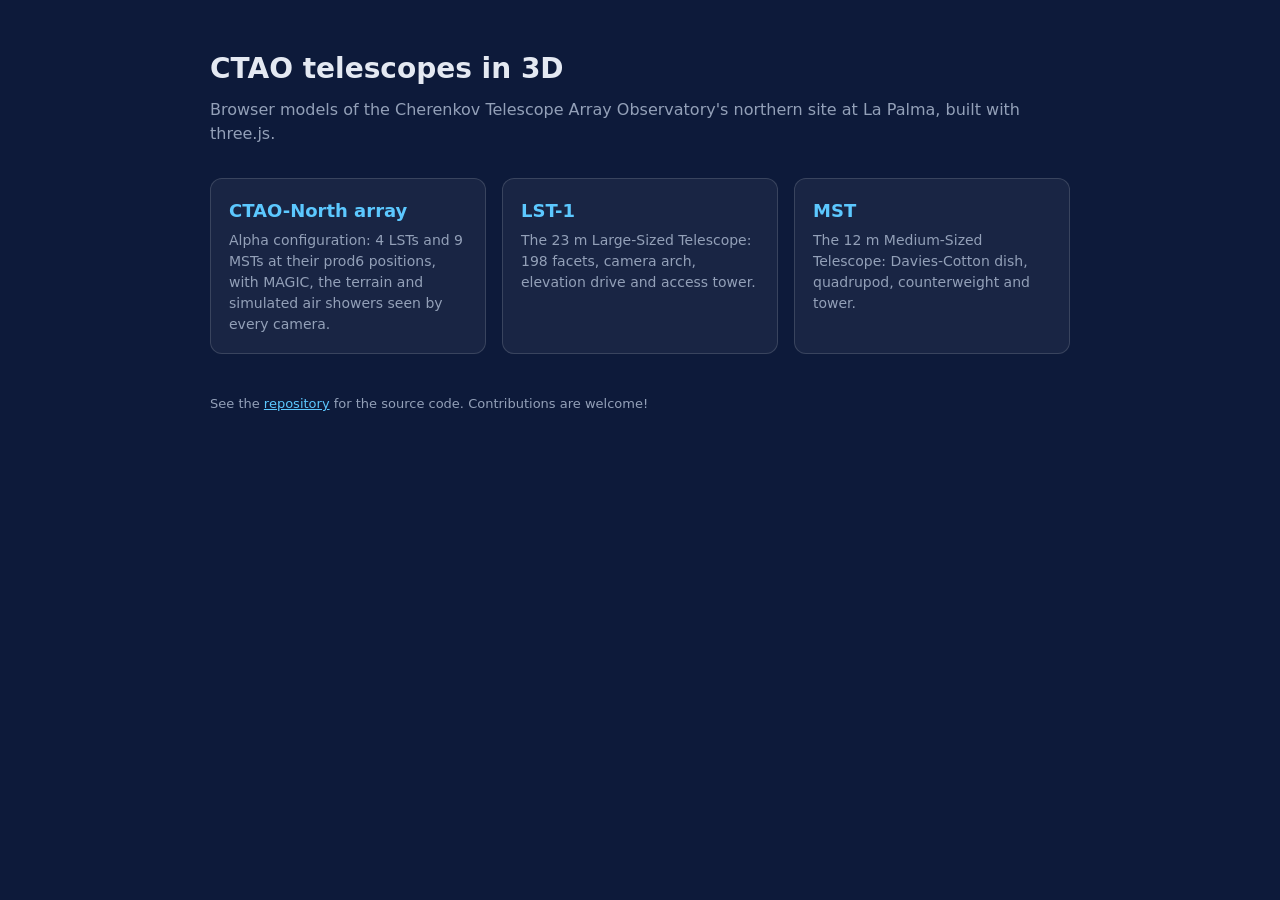
==== index.html @ 5693e4b2 "index message" ====
<!doctype html>
<html lang="en">

<head>
  <meta charset="utf-8">
  <meta name="viewport" content="width=device-width, initial-scale=1">
  <title>CTAO 3D Models</title>
  <meta name="description"
    content="Interactive 3D models of the CTAO-North array at La Palma (4 LSTs + 9 MSTs) and of the LST-1 and MST telescopes, with simulated air showers.">
  <meta property="og:type" content="website">
  <meta property="og:title" content="CTAO telescopes in 3D">
  <meta property="og:description"
    content="Interactive 3D models of the CTAO-North array at La Palma (4 LSTs + 9 MSTs) and of the LST-1 and MST telescopes, with simulated air showers.">
  <meta property="og:url" content="https://vuillaut.github.io/ctao-3d-rendering/">
  <meta property="og:image" content="https://vuillaut.github.io/ctao-3d-rendering/img/preview-ctao-north.png">
  <meta property="og:image:width" content="1200">
  <meta property="og:image:height" content="630">
  <meta name="twitter:card" content="summary_large_image">
  <meta name="twitter:title" content="CTAO telescopes in 3D">
  <meta name="twitter:description"
    content="Interactive 3D models of the CTAO-North array at La Palma (4 LSTs + 9 MSTs) and of the LST-1 and MST telescopes, with simulated air showers.">
  <meta name="twitter:image" content="https://vuillaut.github.io/ctao-3d-rendering/img/preview-ctao-north.png">
  <style>
    :root {
      --bg: #0d1a3a;
      --card: rgba(255, 255, 255, 0.05);
      --text: #e4e9f2;
      --muted: #93a0b8;
      --accent: #5cc8ff;
      --border: rgba(255, 255, 255, 0.14);
    }

    html,
    body {
      margin: 0;
      background: var(--bg);
      color: var(--text);
      font: 16px/1.5 system-ui, -apple-system, sans-serif;
    }

    main {
      max-width: 860px;
      margin: 0 auto;
      padding: 48px 16px;
    }

    h1 {
      font-size: 28px;
      margin: 0 0 8px;
    }

    p.lead {
      color: var(--muted);
      margin: 0 0 32px;
    }

    .grid {
      display: grid;
      grid-template-columns: repeat(auto-fit, minmax(240px, 1fr));
      gap: 16px;
    }

    a.card {
      display: block;
      padding: 18px;
      border: 1px solid var(--border);
      border-radius: 12px;
      background: var(--card);
      color: inherit;
      text-decoration: none;
    }

    a.card:hover {
      border-color: var(--accent);
    }

    a.card h2 {
      font-size: 18px;
      margin: 0 0 6px;
      color: var(--accent);
    }

    a.card p {
      margin: 0;
      color: var(--muted);
      font-size: 14px;
    }

    footer {
      margin-top: 40px;
      color: var(--muted);
      font-size: 13px;
    }

    footer a {
      color: var(--accent);
    }
  </style>
</head>

<body>
  <main>
    <h1>CTAO telescopes in 3D</h1>
    <p class="lead">Browser models of the Cherenkov Telescope Array Observatory's northern site at La Palma, built with
      three.js.</p>
    <div class="grid">
      <a class="card" href="ctao-north.html">
        <h2>CTAO-North array</h2>
        <p>Alpha configuration: 4 LSTs and 9 MSTs at their prod6 positions, with MAGIC, the terrain and simulated air
          showers seen by every camera.</p>
      </a>
      <a class="card" href="lst1.html">
        <h2>LST-1</h2>
        <p>The 23 m Large-Sized Telescope: 198 facets, camera arch, elevation drive and access tower.</p>
      </a>
      <a class="card" href="mst.html">
        <h2>MST</h2>
        <p>The 12 m Medium-Sized Telescope: Davies-Cotton dish, quadrupod, counterweight and tower.</p>
      </a>
    </div>
    <footer>
      See the
      <a href="https://github.com/vuillaut/ctao-3d-rendering">repository</a> for the source code. Contributions are
      welcome! <br>
    </footer>
  </main>
</body>

</html>
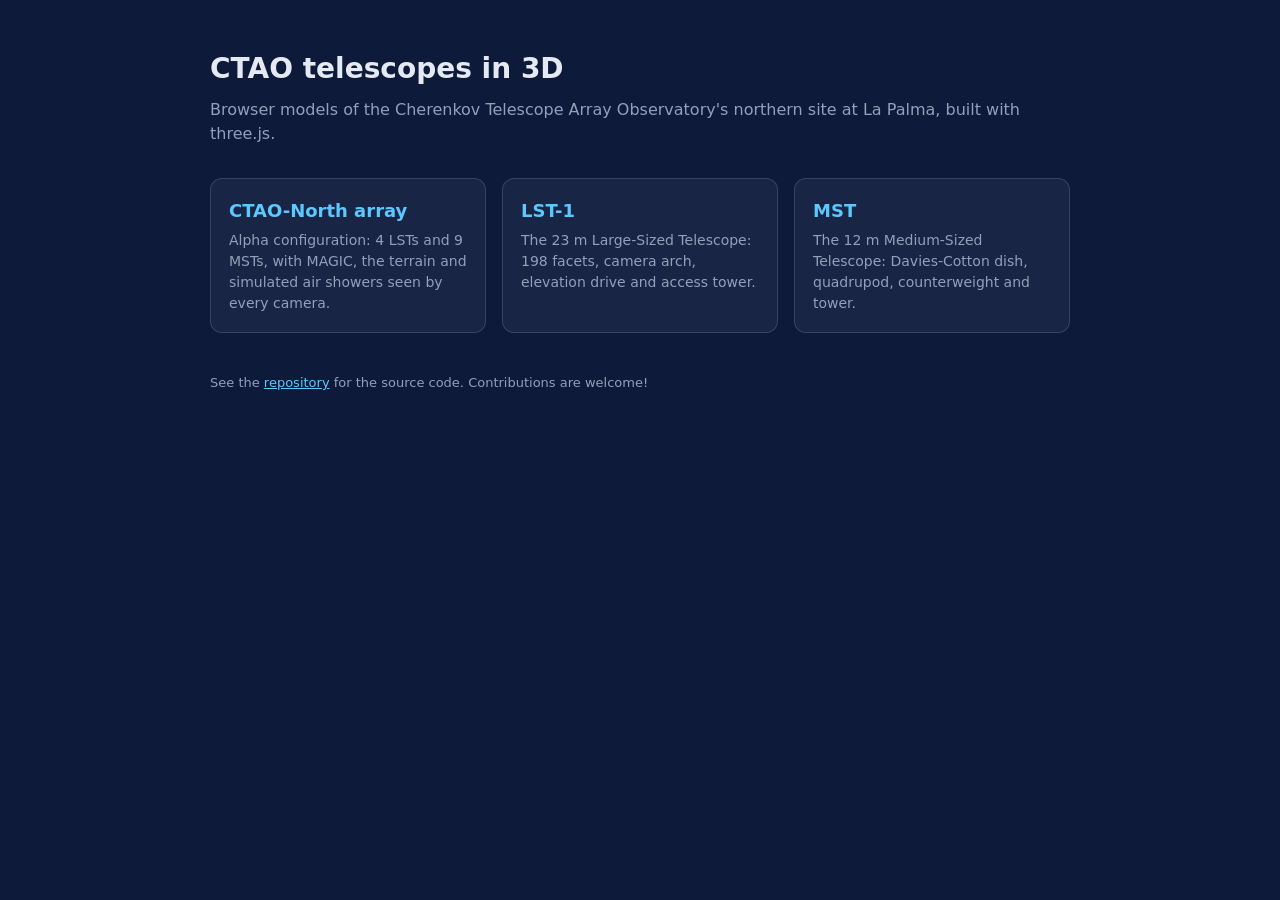
==== commit 64a8389e: "remove "prod6 positions" from public text" ====
--- a/index.html
+++ b/index.html
@@ -106,7 +106,7 @@
     <div class="grid">
       <a class="card" href="ctao-north.html">
         <h2>CTAO-North array</h2>
-        <p>Alpha configuration: 4 LSTs and 9 MSTs at their prod6 positions, with MAGIC, the terrain and simulated air
+        <p>Alpha configuration: 4 LSTs and 9 MSTs, with MAGIC, the terrain and simulated air
           showers seen by every camera.</p>
       </a>
       <a class="card" href="lst1.html">
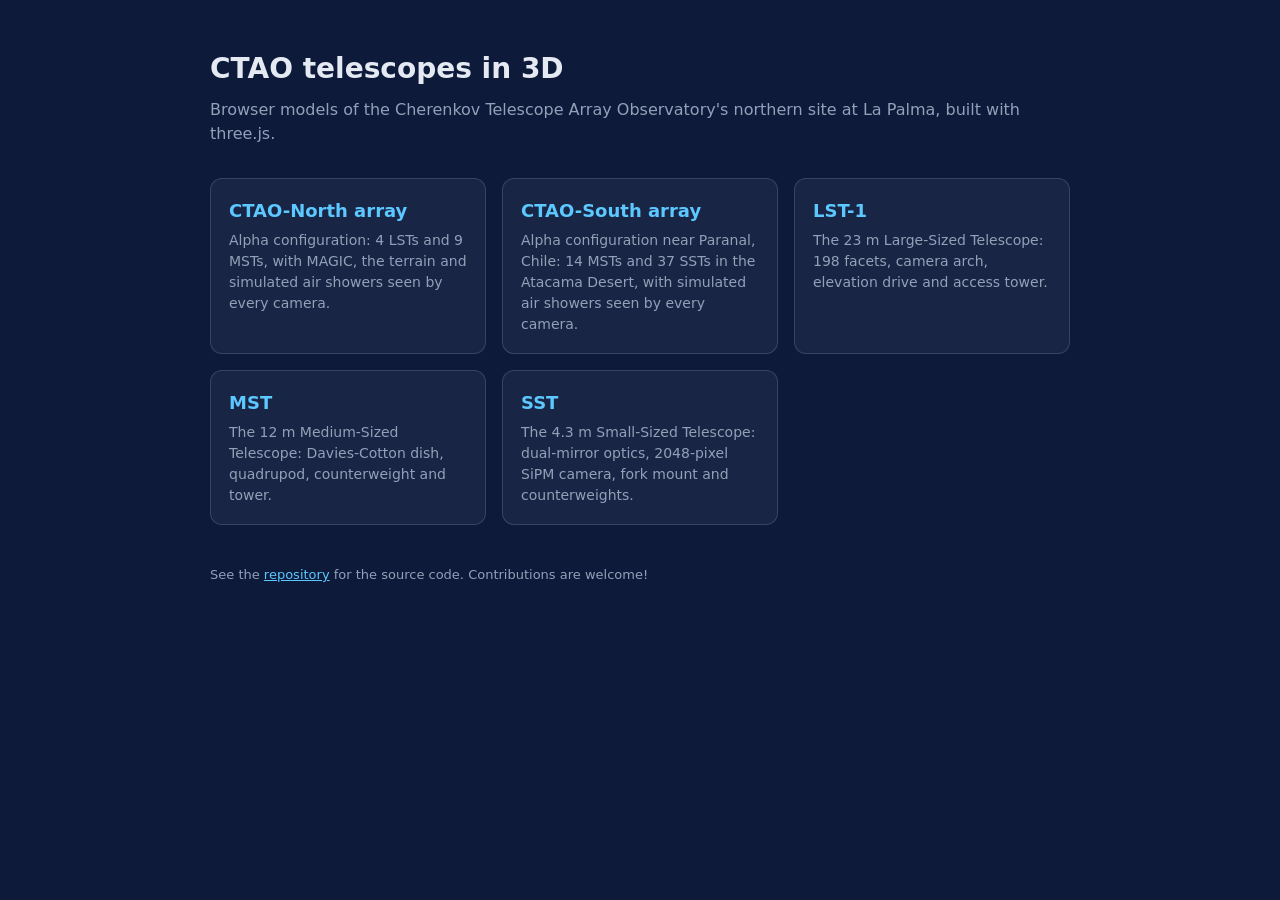
==== commit 49891125: "Add SST model and CTAO-South array; share array code between sites - SST: ASTRI-based dual-mirror mo" ====
--- a/index.html
+++ b/index.html
@@ -109,6 +109,11 @@
         <p>Alpha configuration: 4 LSTs and 9 MSTs, with MAGIC, the terrain and simulated air
           showers seen by every camera.</p>
       </a>
+      <a class="card" href="ctao-south.html">
+        <h2>CTAO-South array</h2>
+        <p>Alpha configuration near Paranal, Chile: 14 MSTs and 37 SSTs in the Atacama Desert, with simulated air
+          showers seen by every camera.</p>
+      </a>
       <a class="card" href="lst1.html">
         <h2>LST-1</h2>
         <p>The 23 m Large-Sized Telescope: 198 facets, camera arch, elevation drive and access tower.</p>
@@ -116,6 +121,10 @@
       <a class="card" href="mst.html">
         <h2>MST</h2>
         <p>The 12 m Medium-Sized Telescope: Davies-Cotton dish, quadrupod, counterweight and tower.</p>
+      </a>
+      <a class="card" href="sst.html">
+        <h2>SST</h2>
+        <p>The 4.3 m Small-Sized Telescope: dual-mirror optics, 2048-pixel SiPM camera, fork mount and counterweights.</p>
       </a>
     </div>
     <footer>
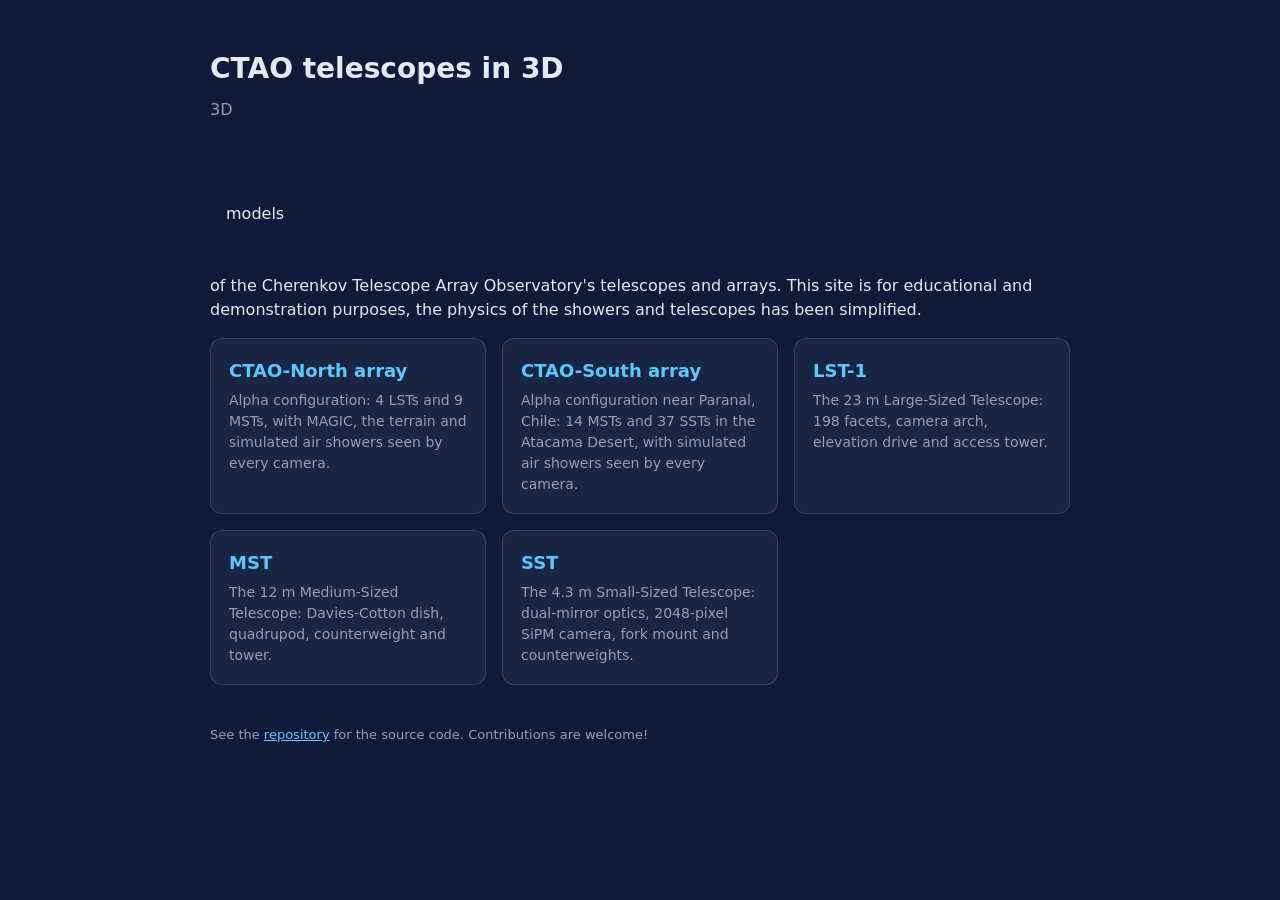
==== commit e2a4f1af: "educational purposes comment" ====
--- a/index.html
+++ b/index.html
@@ -101,8 +101,9 @@
 <body>
   <main>
     <h1>CTAO telescopes in 3D</h1>
-    <p class="lead">Browser models of the Cherenkov Telescope Array Observatory's northern site at La Palma, built with
-      three.js.</p>
+    <p class="lead">3D
+    <main>models</main> of the Cherenkov Telescope Array Observatory's telescopes and arrays. This site is for
+    educational and demonstration purposes, the physics of the showers and telescopes has been simplified.</p>
     <div class="grid">
       <a class="card" href="ctao-north.html">
         <h2>CTAO-North array</h2>
@@ -124,7 +125,8 @@
       </a>
       <a class="card" href="sst.html">
         <h2>SST</h2>
-        <p>The 4.3 m Small-Sized Telescope: dual-mirror optics, 2048-pixel SiPM camera, fork mount and counterweights.</p>
+        <p>The 4.3 m Small-Sized Telescope: dual-mirror optics, 2048-pixel SiPM camera, fork mount and counterweights.
+        </p>
       </a>
     </div>
     <footer>
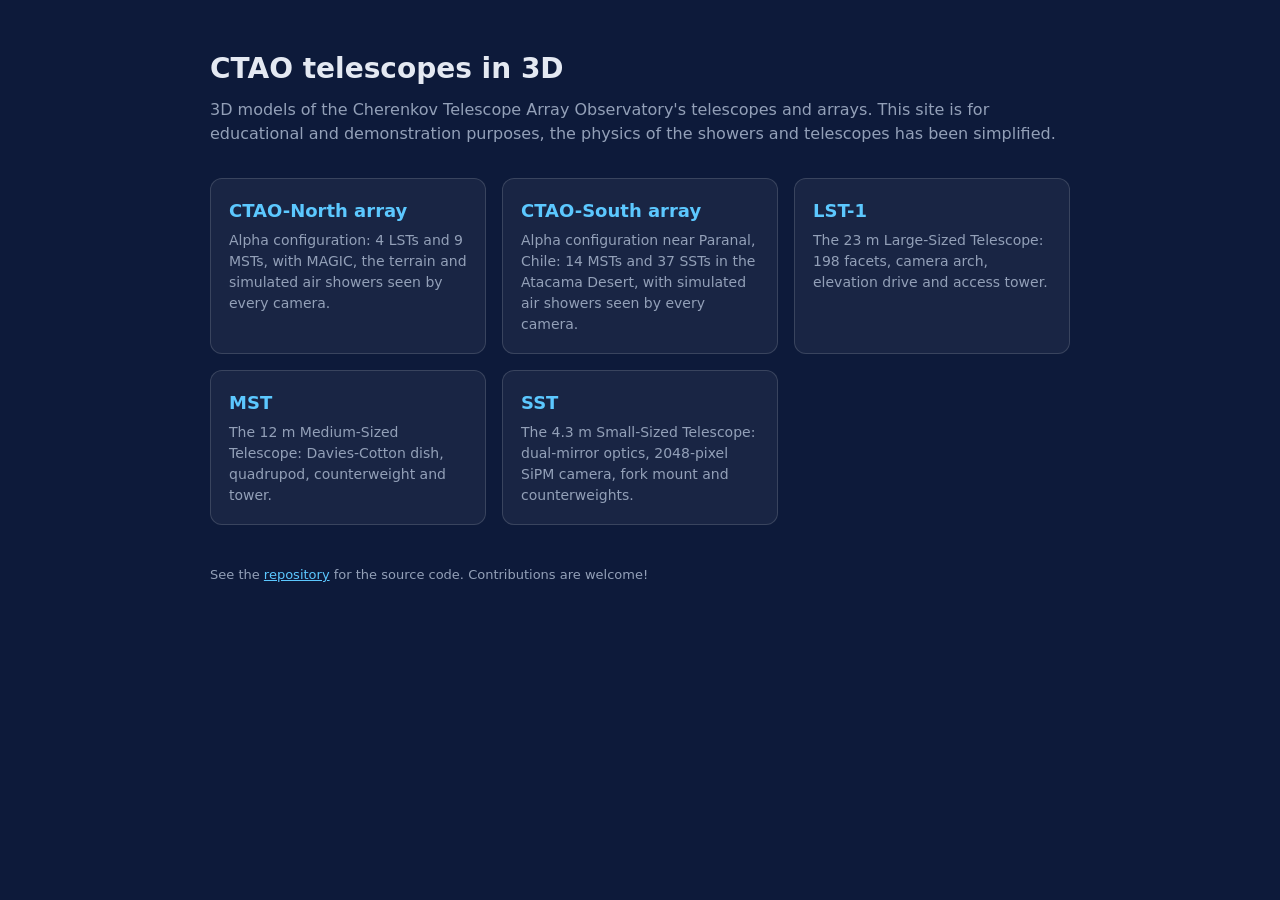
==== commit b036e4c9: "Fix formatting in lead paragraph for clarity" ====
--- a/index.html
+++ b/index.html
@@ -101,9 +101,8 @@
 <body>
   <main>
     <h1>CTAO telescopes in 3D</h1>
-    <p class="lead">3D
-    <main>models</main> of the Cherenkov Telescope Array Observatory's telescopes and arrays. This site is for
-    educational and demonstration purposes, the physics of the showers and telescopes has been simplified.</p>
+    <p class="lead">3D models of the Cherenkov Telescope Array Observatory's telescopes and arrays. This site is for
+      educational and demonstration purposes, the physics of the showers and telescopes has been simplified.</p>
     <div class="grid">
       <a class="card" href="ctao-north.html">
         <h2>CTAO-North array</h2>
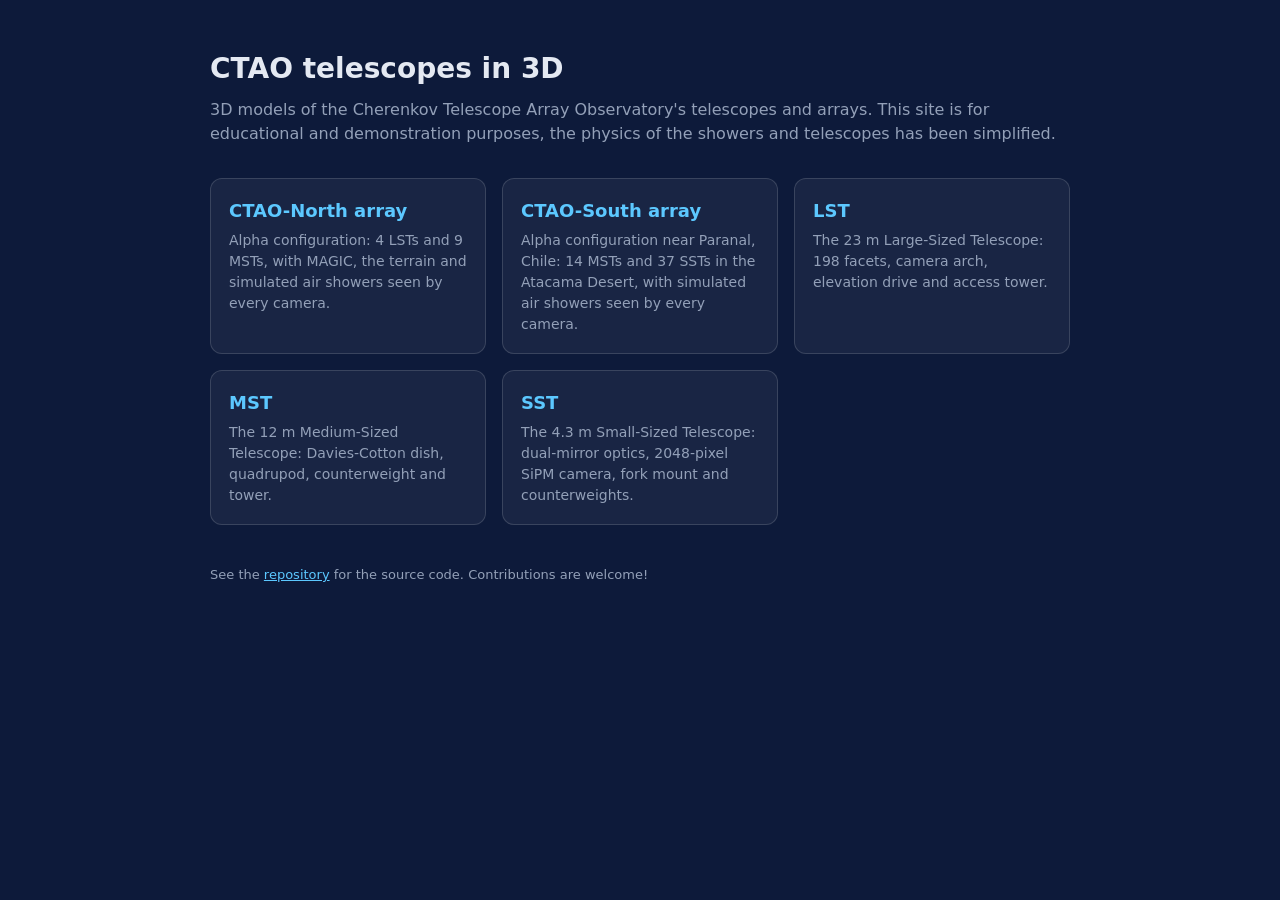
==== commit cab4467e: "Rename the LST-1 model page to LST lst1.html becomes lst.html (the old URL redirects), with the prev" ====
--- a/index.html
+++ b/index.html
@@ -6,11 +6,11 @@
   <meta name="viewport" content="width=device-width, initial-scale=1">
   <title>CTAO 3D Models</title>
   <meta name="description"
-    content="Interactive 3D models of the CTAO-North array at La Palma (4 LSTs + 9 MSTs) and of the LST-1 and MST telescopes, with simulated air showers.">
+    content="Interactive 3D models of the CTAO-North array at La Palma (4 LSTs + 9 MSTs) and of the LST and MST telescopes, with simulated air showers.">
   <meta property="og:type" content="website">
   <meta property="og:title" content="CTAO telescopes in 3D">
   <meta property="og:description"
-    content="Interactive 3D models of the CTAO-North array at La Palma (4 LSTs + 9 MSTs) and of the LST-1 and MST telescopes, with simulated air showers.">
+    content="Interactive 3D models of the CTAO-North array at La Palma (4 LSTs + 9 MSTs) and of the LST and MST telescopes, with simulated air showers.">
   <meta property="og:url" content="https://vuillaut.github.io/ctao-3d-rendering/">
   <meta property="og:image" content="https://vuillaut.github.io/ctao-3d-rendering/img/preview-ctao-north.png">
   <meta property="og:image:width" content="1200">
@@ -18,7 +18,7 @@
   <meta name="twitter:card" content="summary_large_image">
   <meta name="twitter:title" content="CTAO telescopes in 3D">
   <meta name="twitter:description"
-    content="Interactive 3D models of the CTAO-North array at La Palma (4 LSTs + 9 MSTs) and of the LST-1 and MST telescopes, with simulated air showers.">
+    content="Interactive 3D models of the CTAO-North array at La Palma (4 LSTs + 9 MSTs) and of the LST and MST telescopes, with simulated air showers.">
   <meta name="twitter:image" content="https://vuillaut.github.io/ctao-3d-rendering/img/preview-ctao-north.png">
   <style>
     :root {
@@ -114,8 +114,8 @@
         <p>Alpha configuration near Paranal, Chile: 14 MSTs and 37 SSTs in the Atacama Desert, with simulated air
           showers seen by every camera.</p>
       </a>
-      <a class="card" href="lst1.html">
-        <h2>LST-1</h2>
+      <a class="card" href="lst.html">
+        <h2>LST</h2>
         <p>The 23 m Large-Sized Telescope: 198 facets, camera arch, elevation drive and access tower.</p>
       </a>
       <a class="card" href="mst.html">
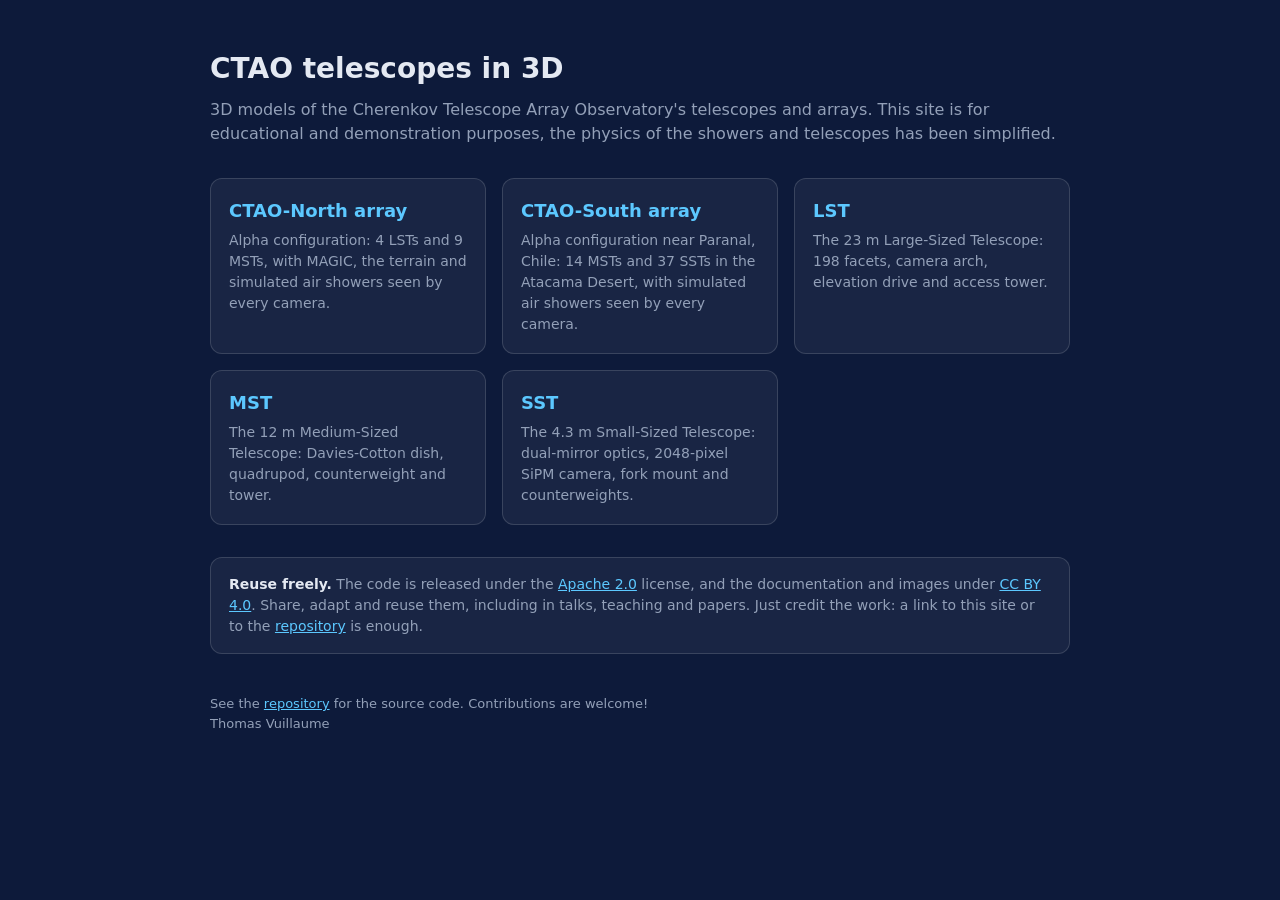
==== commit 56733cbf: "Add Apache 2.0 license for code and CC BY 4.0 for docs and images Code is under Apache 2.0 (LICENSE," ====
--- a/index.html
+++ b/index.html
@@ -86,6 +86,24 @@
       font-size: 14px;
     }
 
+    .note {
+      margin-top: 32px;
+      padding: 16px 18px;
+      border: 1px solid var(--border);
+      border-radius: 12px;
+      background: var(--card);
+      color: var(--muted);
+      font-size: 14px;
+    }
+
+    .note strong {
+      color: var(--text);
+    }
+
+    .note a {
+      color: var(--accent);
+    }
+
     footer {
       margin-top: 40px;
       color: var(--muted);
@@ -128,10 +146,18 @@
         </p>
       </a>
     </div>
+    <aside class="note">
+      <strong>Reuse freely.</strong> The code is released under the
+      <a href="https://www.apache.org/licenses/LICENSE-2.0">Apache 2.0</a> license, and the documentation and
+      images under <a href="https://creativecommons.org/licenses/by/4.0/">CC BY 4.0</a>. Share, adapt and reuse
+      them, including in talks, teaching and papers. Just credit the work: a link to this site or to the
+      <a href="https://github.com/vuillaut/ctao-3d-rendering">repository</a> is enough.
+    </aside>
     <footer>
       See the
       <a href="https://github.com/vuillaut/ctao-3d-rendering">repository</a> for the source code. Contributions are
       welcome! <br>
+      Thomas Vuillaume
     </footer>
   </main>
 </body>
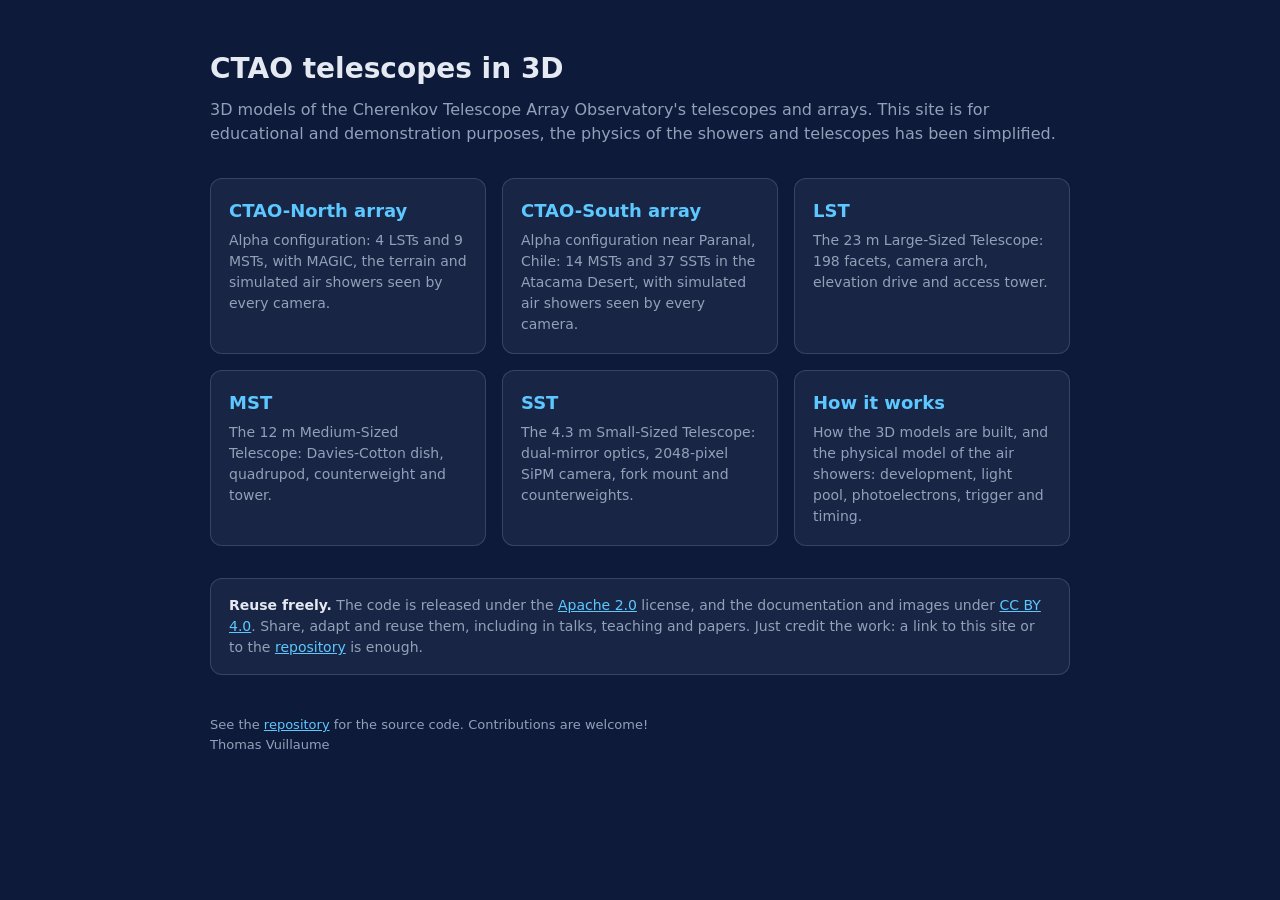
==== commit f0e95628: "Add a page explaining the 3D models and the shower physics model Co-Authored-By: Claude Sonnet 5.5 <" ====
--- a/index.html
+++ b/index.html
@@ -145,6 +145,11 @@
         <p>The 4.3 m Small-Sized Telescope: dual-mirror optics, 2048-pixel SiPM camera, fork mount and counterweights.
         </p>
       </a>
+      <a class="card" href="about.html">
+        <h2>How it works</h2>
+        <p>How the 3D models are built, and the physical model of the air showers: development, light pool,
+          photoelectrons, trigger and timing.</p>
+      </a>
     </div>
     <aside class="note">
       <strong>Reuse freely.</strong> The code is released under the
